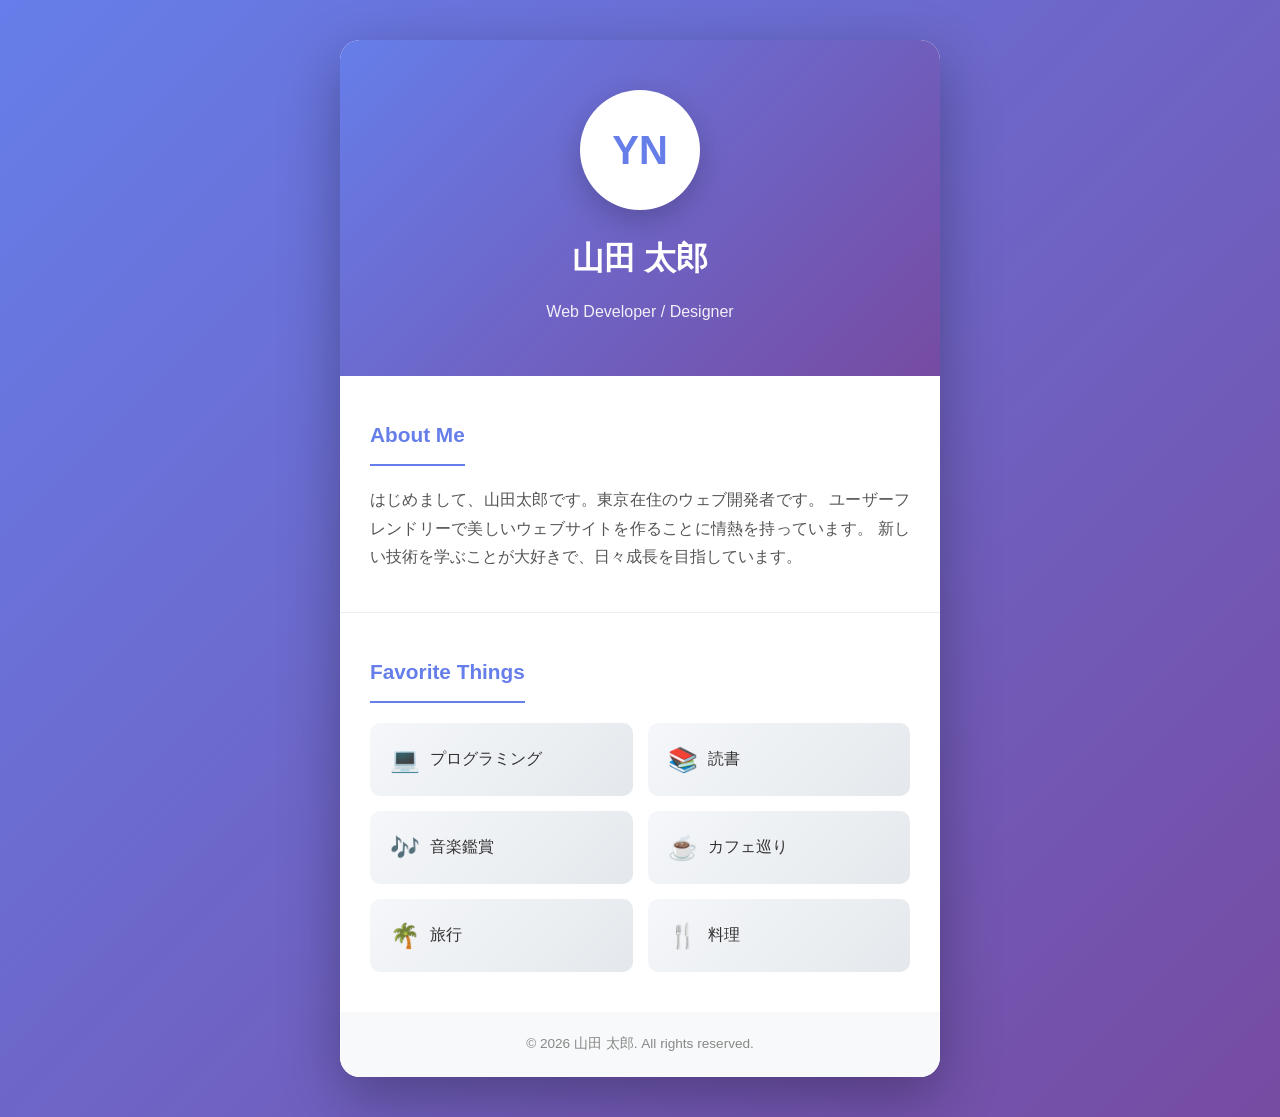
==== index.html @ 9cbcfe48 "Add simple self-introduction website - Create index.html with profile, about section, and favorites " ====
<!DOCTYPE html>
<html lang="ja">
<head>
    <meta charset="UTF-8">
    <meta name="viewport" content="width=device-width, initial-scale=1.0">
    <title>自己紹介 | My Profile</title>
    <link rel="stylesheet" href="style.css">
</head>
<body>
    <div class="container">
        <header>
            <div class="profile-image">
                <div class="avatar">YN</div>
            </div>
            <h1>山田 太郎</h1>
            <p class="subtitle">Web Developer / Designer</p>
        </header>

        <section class="about">
            <h2>About Me</h2>
            <p>
                はじめまして、山田太郎です。東京在住のウェブ開発者です。
                ユーザーフレンドリーで美しいウェブサイトを作ることに情熱を持っています。
                新しい技術を学ぶことが大好きで、日々成長を目指しています。
            </p>
        </section>

        <section class="favorites">
            <h2>Favorite Things</h2>
            <ul class="favorite-list">
                <li>
                    <span class="icon">&#128187;</span>
                    <span>プログラミング</span>
                </li>
                <li>
                    <span class="icon">&#128218;</span>
                    <span>読書</span>
                </li>
                <li>
                    <span class="icon">&#127926;</span>
                    <span>音楽鑑賞</span>
                </li>
                <li>
                    <span class="icon">&#9749;</span>
                    <span>カフェ巡り</span>
                </li>
                <li>
                    <span class="icon">&#127796;</span>
                    <span>旅行</span>
                </li>
                <li>
                    <span class="icon">&#127860;</span>
                    <span>料理</span>
                </li>
            </ul>
        </section>

        <footer>
            <p>&copy; 2026 山田 太郎. All rights reserved.</p>
        </footer>
    </div>
</body>
</html>
---- style.css ----
* {
    margin: 0;
    padding: 0;
    box-sizing: border-box;
}

body {
    font-family: 'Helvetica Neue', Arial, 'Hiragino Kaku Gothic ProN', 'Hiragino Sans', Meiryo, sans-serif;
    background: linear-gradient(135deg, #667eea 0%, #764ba2 100%);
    min-height: 100vh;
    padding: 40px 20px;
    line-height: 1.8;
    color: #333;
}

.container {
    max-width: 600px;
    margin: 0 auto;
    background: white;
    border-radius: 20px;
    box-shadow: 0 20px 60px rgba(0, 0, 0, 0.3);
    overflow: hidden;
}

header {
    background: linear-gradient(135deg, #667eea 0%, #764ba2 100%);
    color: white;
    padding: 50px 30px;
    text-align: center;
}

.profile-image {
    margin-bottom: 20px;
}

.avatar {
    width: 120px;
    height: 120px;
    background: white;
    border-radius: 50%;
    margin: 0 auto;
    display: flex;
    align-items: center;
    justify-content: center;
    font-size: 40px;
    font-weight: bold;
    color: #667eea;
    box-shadow: 0 10px 30px rgba(0, 0, 0, 0.2);
}

h1 {
    font-size: 2rem;
    margin-bottom: 10px;
    font-weight: 600;
}

.subtitle {
    font-size: 1rem;
    opacity: 0.9;
}

section {
    padding: 40px 30px;
}

section.about {
    border-bottom: 1px solid #eee;
}

h2 {
    font-size: 1.3rem;
    color: #667eea;
    margin-bottom: 20px;
    padding-bottom: 10px;
    border-bottom: 2px solid #667eea;
    display: inline-block;
}

.about p {
    color: #555;
    text-align: justify;
}

.favorite-list {
    list-style: none;
    display: grid;
    grid-template-columns: repeat(2, 1fr);
    gap: 15px;
}

.favorite-list li {
    background: linear-gradient(135deg, #f5f7fa 0%, #e4e8ec 100%);
    padding: 15px 20px;
    border-radius: 10px;
    display: flex;
    align-items: center;
    gap: 10px;
    transition: transform 0.3s ease, box-shadow 0.3s ease;
}

.favorite-list li:hover {
    transform: translateY(-3px);
    box-shadow: 0 5px 20px rgba(0, 0, 0, 0.1);
}

.icon {
    font-size: 1.5rem;
}

footer {
    background: #f8f9fa;
    padding: 20px 30px;
    text-align: center;
    color: #888;
    font-size: 0.85rem;
}

@media (max-width: 480px) {
    body {
        padding: 20px 10px;
    }

    .favorite-list {
        grid-template-columns: 1fr;
    }

    h1 {
        font-size: 1.6rem;
    }

    section {
        padding: 30px 20px;
    }
}
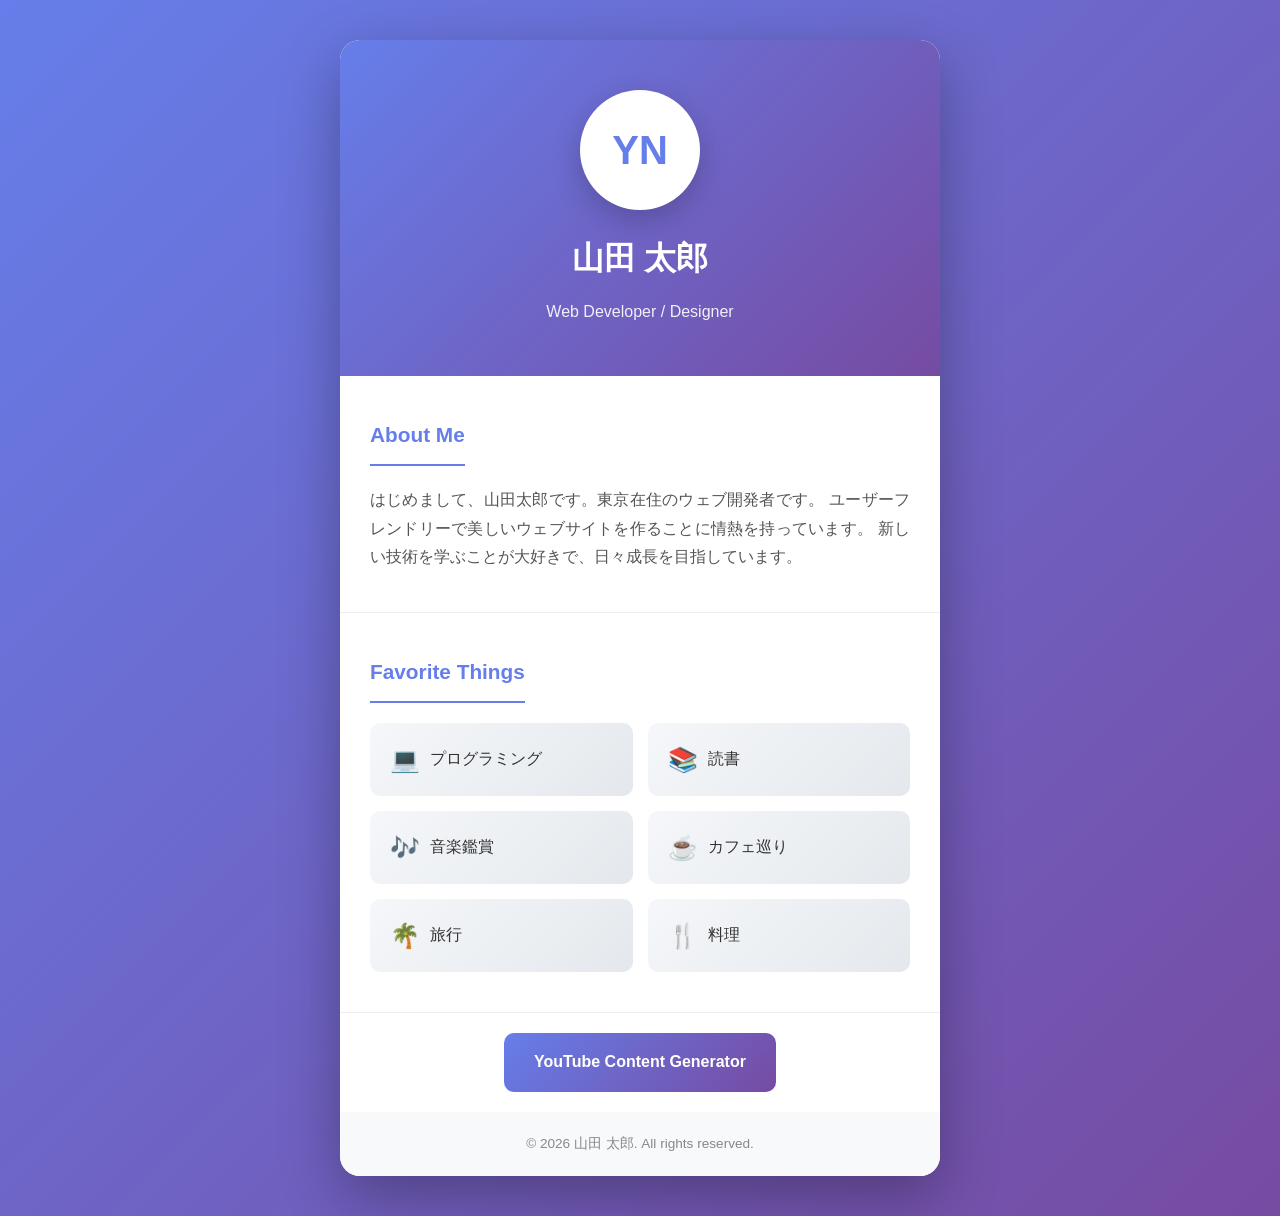
==== commit 51df771a: "Add YouTube Content Generator tool - Create tool.html for generating prompts from YouTube links - Su" ====
--- a/index.html
+++ b/index.html
@@ -55,6 +55,10 @@
             </ul>
         </section>
 
+        <section class="tool-link">
+            <a href="tool.html" class="tool-button">YouTube Content Generator</a>
+        </section>
+
         <footer>
             <p>&copy; 2026 山田 太郎. All rights reserved.</p>
         </footer>
--- a/style.css
+++ b/style.css
@@ -107,6 +107,28 @@
     font-size: 1.5rem;
 }
 
+.tool-link {
+    padding: 20px 30px;
+    text-align: center;
+    border-top: 1px solid #eee;
+}
+
+.tool-button {
+    display: inline-block;
+    padding: 15px 30px;
+    background: linear-gradient(135deg, #667eea 0%, #764ba2 100%);
+    color: white;
+    text-decoration: none;
+    border-radius: 10px;
+    font-weight: bold;
+    transition: transform 0.3s, box-shadow 0.3s;
+}
+
+.tool-button:hover {
+    transform: translateY(-3px);
+    box-shadow: 0 5px 20px rgba(102, 126, 234, 0.4);
+}
+
 footer {
     background: #f8f9fa;
     padding: 20px 30px;
